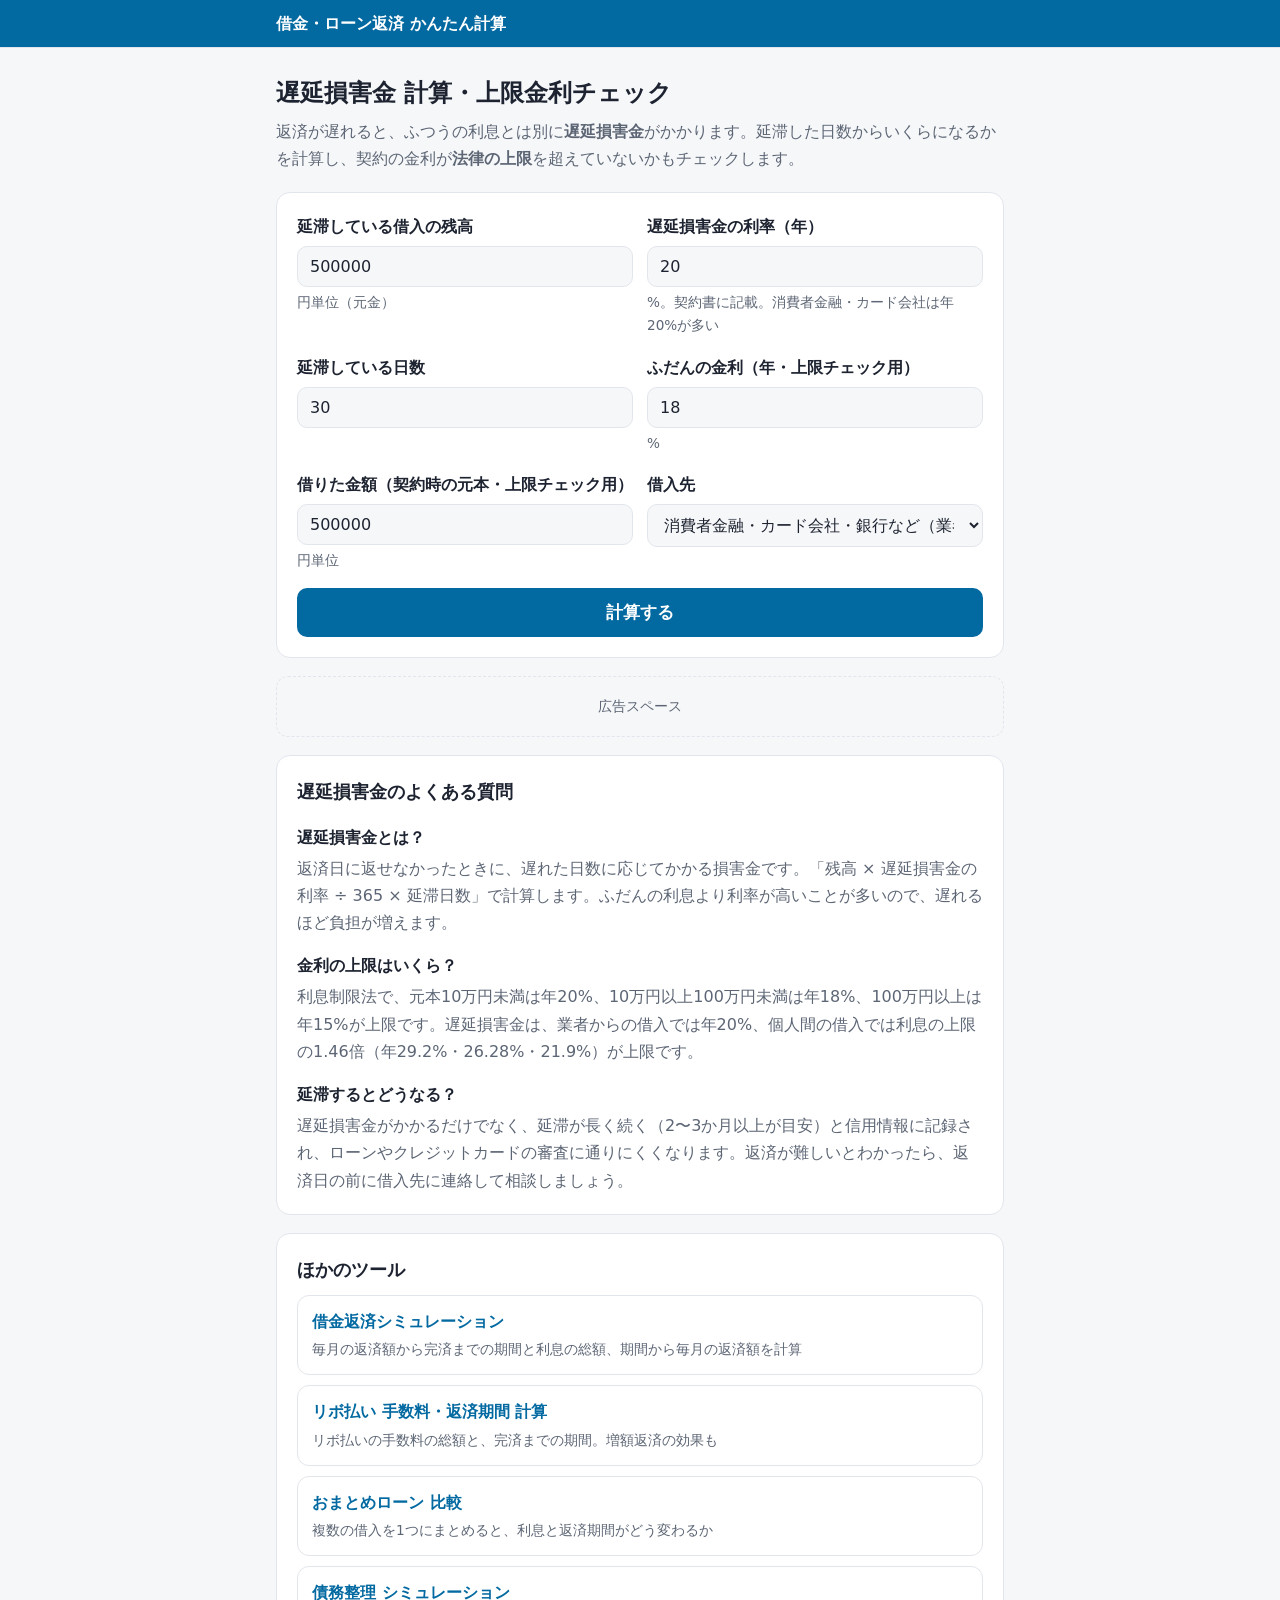
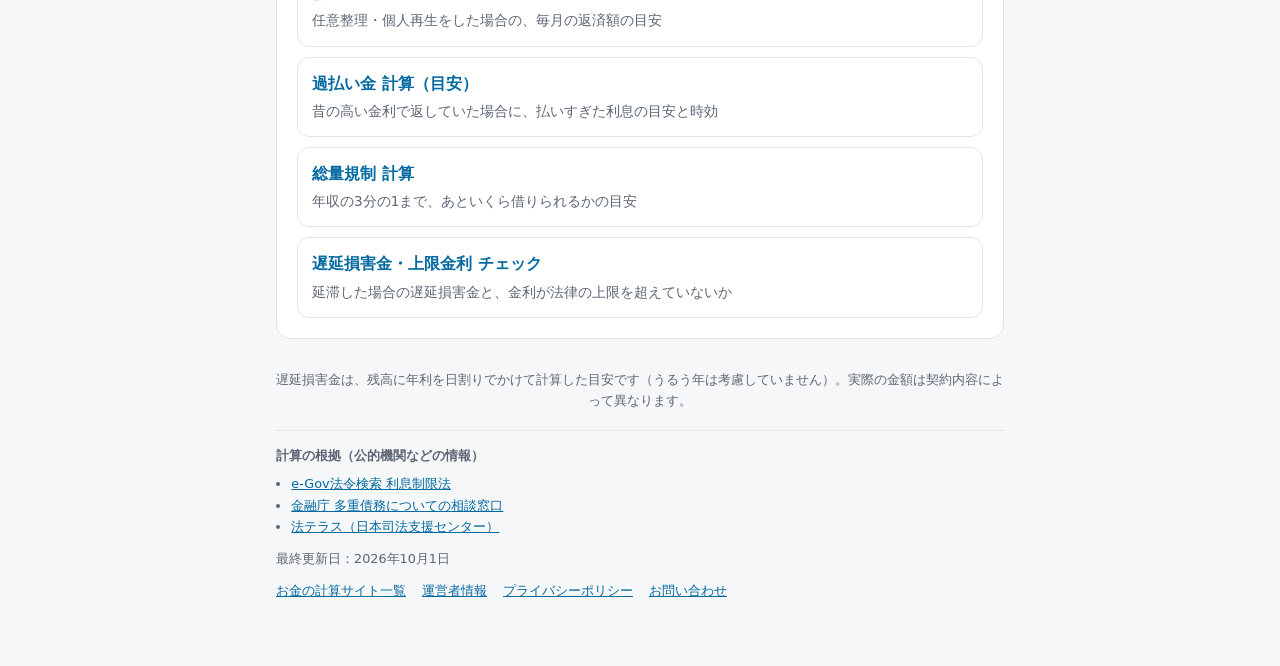
==== entai/index.html @ 3d6d11a2 "運営者情報・プライバシーポリシー・お問い合わせ・サイト一覧へのリンク、計算の根拠、最終更新日、OGP、アイコンを追加 Co-Authored-By: Claude Opus 5.5 <noreply@" ====
<!doctype html>
<html lang="ja">
<head>
<meta charset="utf-8">
<meta name="viewport" content="width=device-width, initial-scale=1">
<title>遅延損害金 計算・上限金利チェック｜延滞するといくら？金利は利息制限法の上限を超えていない？</title>
<meta name="description" content="借入残高・遅延損害金の利率・延滞日数を入れるだけで、返済が遅れた場合の遅延損害金を計算。借入額と金利から、利息制限法の上限金利（20%・18%・15%）と遅延損害金の上限を超えていないかもチェックできる無料ツールです。">
<link rel="canonical" href="https://harryquad.github.io/shakkin/entai/">
<!--sw-head-->
<meta property="og:type" content="website">
<meta property="og:site_name" content="借金・ローン返済 かんたん計算">
<meta property="og:title" content="遅延損害金 計算・上限金利チェック｜延滞するといくら？金利は利息制限法の上限を超えていない？">
<meta property="og:description" content="借入残高・遅延損害金の利率・延滞日数を入れるだけで、返済が遅れた場合の遅延損害金を計算。借入額と金利から、利息制限法の上限金利（20%・18%・15%）と遅延損害金の上限を超えていないかもチェックできる無料ツールです。">
<meta property="og:url" content="https://harryquad.github.io/shakkin/entai/">
<meta property="og:locale" content="ja_JP">
<meta name="twitter:card" content="summary">
<link rel="icon" href="/favicon.ico" sizes="48x48">
<link rel="icon" href="/favicon.svg" type="image/svg+xml">
<!--/sw-head-->
<link rel="stylesheet" href="../assets/style.css">
</head>
<body>
<header class="site-header"><div><a href="/shakkin/">借金・ローン返済 かんたん計算</a></div></header>
<div class="wrap">
  <h1>遅延損害金 計算・上限金利チェック</h1>
  <p class="lead">返済が遅れると、ふつうの利息とは別に<strong>遅延損害金</strong>がかかります。延滞した日数からいくらになるかを計算し、契約の金利が<strong>法律の上限</strong>を超えていないかもチェックします。</p>

  <div class="card">
    <div class="row">
      <div class="field"><label for="bal">延滞している借入の残高</label><input type="number" id="bal" min="0" value="500000"><div class="hint">円単位（元金）</div></div>
      <div class="field"><label for="late">遅延損害金の利率（年）</label><input type="number" id="late" min="0" max="40" step="0.1" value="20"><div class="hint">%。契約書に記載。消費者金融・カード会社は年20%が多い</div></div>
    </div>
    <div class="row">
      <div class="field"><label for="days">延滞している日数</label><input type="number" id="days" min="0" max="3650" value="30"></div>
      <div class="field"><label for="rate">ふだんの金利（年・上限チェック用）</label><input type="number" id="rate" min="0" max="40" step="0.1" value="18"><div class="hint">%</div></div>
    </div>
    <div class="row">
      <div class="field"><label for="amount">借りた金額（契約時の元本・上限チェック用）</label><input type="number" id="amount" min="0" value="500000"><div class="hint">円単位</div></div>
      <div class="field"><label for="lender">借入先</label>
        <select id="lender"><option value="biz">消費者金融・カード会社・銀行など（業者）</option><option value="person">個人間の貸し借り</option></select></div>
    </div>
    <button id="calc">計算する</button>
  </div>

  <div class="card" id="result" hidden></div>

  <div class="ad">広告スペース</div>

  <div class="card faq">
    <h2>遅延損害金のよくある質問</h2>
    <h3>遅延損害金とは？</h3>
    <p>返済日に返せなかったときに、遅れた日数に応じてかかる損害金です。「残高 × 遅延損害金の利率 ÷ 365 × 延滞日数」で計算します。ふだんの利息より利率が高いことが多いので、遅れるほど負担が増えます。</p>
    <h3>金利の上限はいくら？</h3>
    <p>利息制限法で、元本10万円未満は年20%、10万円以上100万円未満は年18%、100万円以上は年15%が上限です。遅延損害金は、業者からの借入では年20%、個人間の借入では利息の上限の1.46倍（年29.2%・26.28%・21.9%）が上限です。</p>
    <h3>延滞するとどうなる？</h3>
    <p>遅延損害金がかかるだけでなく、延滞が長く続く（2〜3か月以上が目安）と信用情報に記録され、ローンやクレジットカードの審査に通りにくくなります。返済が難しいとわかったら、返済日の前に借入先に連絡して相談しましょう。</p>
  </div>

  <div class="card" id="related"></div>

  <footer>遅延損害金は、残高に年利を日割りでかけて計算した目安です（うるう年は考慮していません）。実際の金額は契約内容によって異なります。</footer>
<!--sw-foot-->
<div style="font-size:.8rem;color:var(--muted);margin-top:18px;border-top:1px solid var(--line);padding-top:14px"><p style="margin:0 0 6px;font-weight:600">計算の根拠（公的機関などの情報）</p><ul style="margin:0 0 10px;padding-left:1.2em"><li><a href="https://laws.e-gov.go.jp/law/329AC0000000100" target="_blank" rel="noopener">e-Gov法令検索 利息制限法</a></li><li><a href="https://www.fsa.go.jp/soudan/" target="_blank" rel="noopener">金融庁 多重債務についての相談窓口</a></li><li><a href="https://www.houterasu.or.jp/" target="_blank" rel="noopener">法テラス（日本司法支援センター）</a></li></ul><p style="margin:0 0 10px">最終更新日：2026年10月1日</p><nav style="display:flex;flex-wrap:wrap;gap:6px 16px"><a href="/sites/">お金の計算サイト一覧</a><a href="/about/">運営者情報</a><a href="/privacy/">プライバシーポリシー</a><a href="/contact/">お問い合わせ</a></nav></div>
<!--/sw-foot-->
</div>

<script src="../assets/site.js"></script>
<script>
const $ = id => document.getElementById(id);
function calc() {
  const out = $("result");
  out.hidden = false;
  const bal = num("bal"), late = num("late") / 100, days = Math.floor(num("days"));
  const rate = num("rate") / 100, amount = num("amount"), biz = $("lender").value === "biz";
  if (!bal) { out.innerHTML = '<p class="err">残高を入力してください。</p>'; return; }
  const fee = Math.floor(bal * late * days / 365);
  const legal = legalRate(amount || bal);
  const lateCap = biz ? 0.2 : legal * 1.46;
  const rateOver = rate > legal, lateOver = late > lateCap + 1e-9;
  out.innerHTML = `
    <div class="big">
      <div class="stat warn"><div class="k">遅延損害金（${days}日分）</div><div class="v">${yen(fee)}</div></div>
      <div class="stat"><div class="k">1日あたり</div><div class="v">${yen(bal * late / 365)}</div></div>
      <div class="stat ${rateOver || lateOver ? "warn" : "good"}"><div class="k">金利の上限チェック</div><div class="v">${rateOver || lateOver ? "上限超え" : "上限以内"}</div></div>
    </div>
    <table class="info">
      <tr><td>計算式</td><td class="num">${yen(bal)} × ${(late * 100).toFixed(1)}% ÷ 365 × ${days}日</td></tr>
      <tr><td>ふだんの金利の上限（元本${amount ? yen(amount) : yen(bal)}）</td><td class="num">年${(legal * 100).toFixed(0)}%（あなたの契約：年${(rate * 100).toFixed(1)}%）${rateOver ? " ⚠" : ""}</td></tr>
      <tr><td>遅延損害金の上限</td><td class="num">年${(lateCap * 100).toFixed(2).replace(/\.00$/, "")}%（あなたの契約：年${(late * 100).toFixed(1)}%）${lateOver ? " ⚠" : ""}</td></tr>
    </table>
    ${rateOver || lateOver ? '<p class="note"><strong>契約の金利が法律の上限を超えています。</strong>上限を超える部分の利息は無効で、払いすぎた分は取り戻せる可能性があります。弁護士・司法書士に相談しましょう。</p>' : ""}
    <p class="note">返済が遅れそうなときは、まず借入先に連絡しましょう。返済額の見直しに応じてもらえることもあります。複数の借入の返済が重なっているなら → <a href="/shakkin/saimu/">債務整理 シミュレーション</a></p>
    ${HELP}`;
  out.scrollIntoView({ behavior: "smooth", block: "start" });
}
$("calc").addEventListener("click", calc);
</script>
</body>
</html>
---- assets/style.css ----
:root{
  --bg:#f6f7f9;--card:#fff;--text:#1d2330;--muted:#5d6675;--line:#e2e6ec;
  --accent:#0369a1;--accent-soft:#e6f3fb;--on-accent:#fff;--good:#16a34a;--good-soft:#dcfce7;
  --warn:#ea580c;--warn-soft:#ffedd5;--off:#9aa3b2;--err:#dc2626;
}
@media (prefers-color-scheme: dark){
  :root{
    --bg:#0f1218;--card:#181c24;--text:#e7eaf0;--muted:#9aa3b2;--line:#2a303c;
    --accent:#7dd3fc;--accent-soft:#13283a;--on-accent:#06202f;--good:#4ade80;--good-soft:#12301f;
    --warn:#fb923c;--warn-soft:#3a2413;--off:#5d6675;--err:#f87171;
  }
}
*{box-sizing:border-box}
body{margin:0;background:var(--bg);color:var(--text);font-family:system-ui,-apple-system,"Hiragino Sans","Yu Gothic UI",sans-serif;line-height:1.7}
a{color:var(--accent)}
.site-header{background:var(--accent);border-bottom:1px solid var(--line)}
.site-header div{max-width:760px;margin:0 auto;padding:10px 16px}
.site-header a{font-weight:700;text-decoration:none;color:var(--on-accent)}
.wrap{max-width:760px;margin:0 auto;padding:24px 16px 64px}
h1{font-size:1.5rem;margin:.2em 0 .3em;line-height:1.4}
h2{font-size:1.15rem;margin:0 0 10px}
.lead{color:var(--muted);margin:0 0 20px}
.card{background:var(--card);border:1px solid var(--line);border-radius:14px;padding:20px;margin-bottom:18px}
label{display:block;font-weight:600;margin-bottom:6px}
.field{margin-bottom:16px}
input[type=date],input[type=number],input[type=text],select,textarea{width:100%;padding:10px 12px;font-size:1rem;border:1px solid var(--line);border-radius:10px;background:var(--bg);color:var(--text);font-family:inherit}
.row{display:grid;grid-template-columns:1fr 1fr;gap:14px}
@media (max-width:520px){.row{grid-template-columns:1fr}}
.checks{display:flex;flex-wrap:wrap;gap:8px 18px}
.checks label{font-weight:400;display:flex;align-items:center;gap:6px;margin:0}
.hint{font-size:.85rem;color:var(--muted);margin-top:4px}
button{width:100%;padding:13px;font-size:1.05rem;font-weight:700;border:0;border-radius:10px;background:var(--accent);color:var(--on-accent);cursor:pointer;font-family:inherit}
button:hover{filter:brightness(1.08)}
button.sub{background:var(--accent-soft);color:var(--accent)}
.big{display:grid;grid-template-columns:repeat(3,1fr);gap:10px;margin-bottom:14px}
@media (max-width:520px){.big{grid-template-columns:1fr}}
.stat{border-radius:12px;padding:14px;background:var(--bg)}
.stat .k{font-size:.8rem;color:var(--muted)}
.stat .v{font-size:1.25rem;font-weight:700}
.stat.warn .v{color:var(--warn)} .stat.good .v{color:var(--good)}
.err{color:var(--err);font-weight:600}
table.info{width:100%;border-collapse:collapse;font-size:.95rem}
table.info td,table.info th{padding:8px 4px;border-bottom:1px solid var(--line);vertical-align:top;text-align:left}
table.info th{color:var(--muted);font-weight:500;font-size:.85rem}
table.info td:first-child{color:var(--muted)}
table.info td.num,table.info th.num{text-align:right;font-variant-numeric:tabular-nums}
.note{font-size:.85rem;color:var(--muted);background:var(--bg);border-radius:10px;padding:10px 12px;margin-top:12px}
.ad{border:1px dashed var(--line);border-radius:12px;padding:18px;text-align:center;color:var(--muted);font-size:.85rem;margin-bottom:18px}
.faq h3{font-size:1rem;margin:16px 0 4px}
.faq p{margin:0;color:var(--muted)}
.tools{list-style:none;margin:0;padding:0;display:grid;gap:10px}
.tools a{display:block;padding:12px 14px;border:1px solid var(--line);border-radius:12px;text-decoration:none;color:var(--text);background:var(--card)}
.tools a:hover{border-color:var(--accent)}
.tools b{display:block;color:var(--accent)}
.tools span{font-size:.85rem;color:var(--muted)}
footer{font-size:.8rem;color:var(--muted);text-align:center;margin-top:30px}
.verdict{font-size:1.2rem;font-weight:700;margin:0 0 10px}
.verdict.ok{color:var(--good)} .verdict.ng{color:var(--warn)}
.q{padding:12px 0;border-bottom:1px solid var(--line)}
.q .t{font-weight:600;margin-bottom:6px}
.it{display:grid;grid-template-columns:1.3fr 1fr 1fr 1fr 36px;gap:8px;align-items:end;padding:8px 0;border-bottom:1px solid var(--line)}
.it label{font-size:.78rem;font-weight:500;color:var(--muted);margin-bottom:2px}
.it input,.it select{padding:8px}
.it .rm{width:auto;padding:6px 10px;font-size:.8rem;font-weight:500;background:var(--bg);color:var(--muted);border:1px solid var(--line)}
@media (max-width:560px){.it{grid-template-columns:1fr 1fr}.it .nm{grid-column:1/3}}
.btns{display:grid;grid-template-columns:1fr 1fr;gap:10px;margin-top:12px}
tr.best td{background:var(--good-soft);font-weight:700}
.chart svg{width:100%;height:auto;display:block}
.chart .axis{stroke:var(--line)}.chart .lbl{fill:var(--muted);font-size:11px}
.chart .a1{fill:var(--accent);opacity:.35}.chart .a2{fill:var(--good);opacity:.55}
.legend{display:flex;gap:16px;font-size:.8rem;color:var(--muted);margin-top:6px;flex-wrap:wrap}
.legend span::before{content:"";display:inline-block;width:12px;height:12px;border-radius:3px;margin-right:5px;vertical-align:-1px}
.legend .l1::before{background:var(--accent);opacity:.35}.legend .l2::before{background:var(--good);opacity:.55}
.help{border:1px solid var(--line);border-left:4px solid var(--accent);border-radius:10px;padding:12px 14px;margin-top:14px;font-size:.92rem}
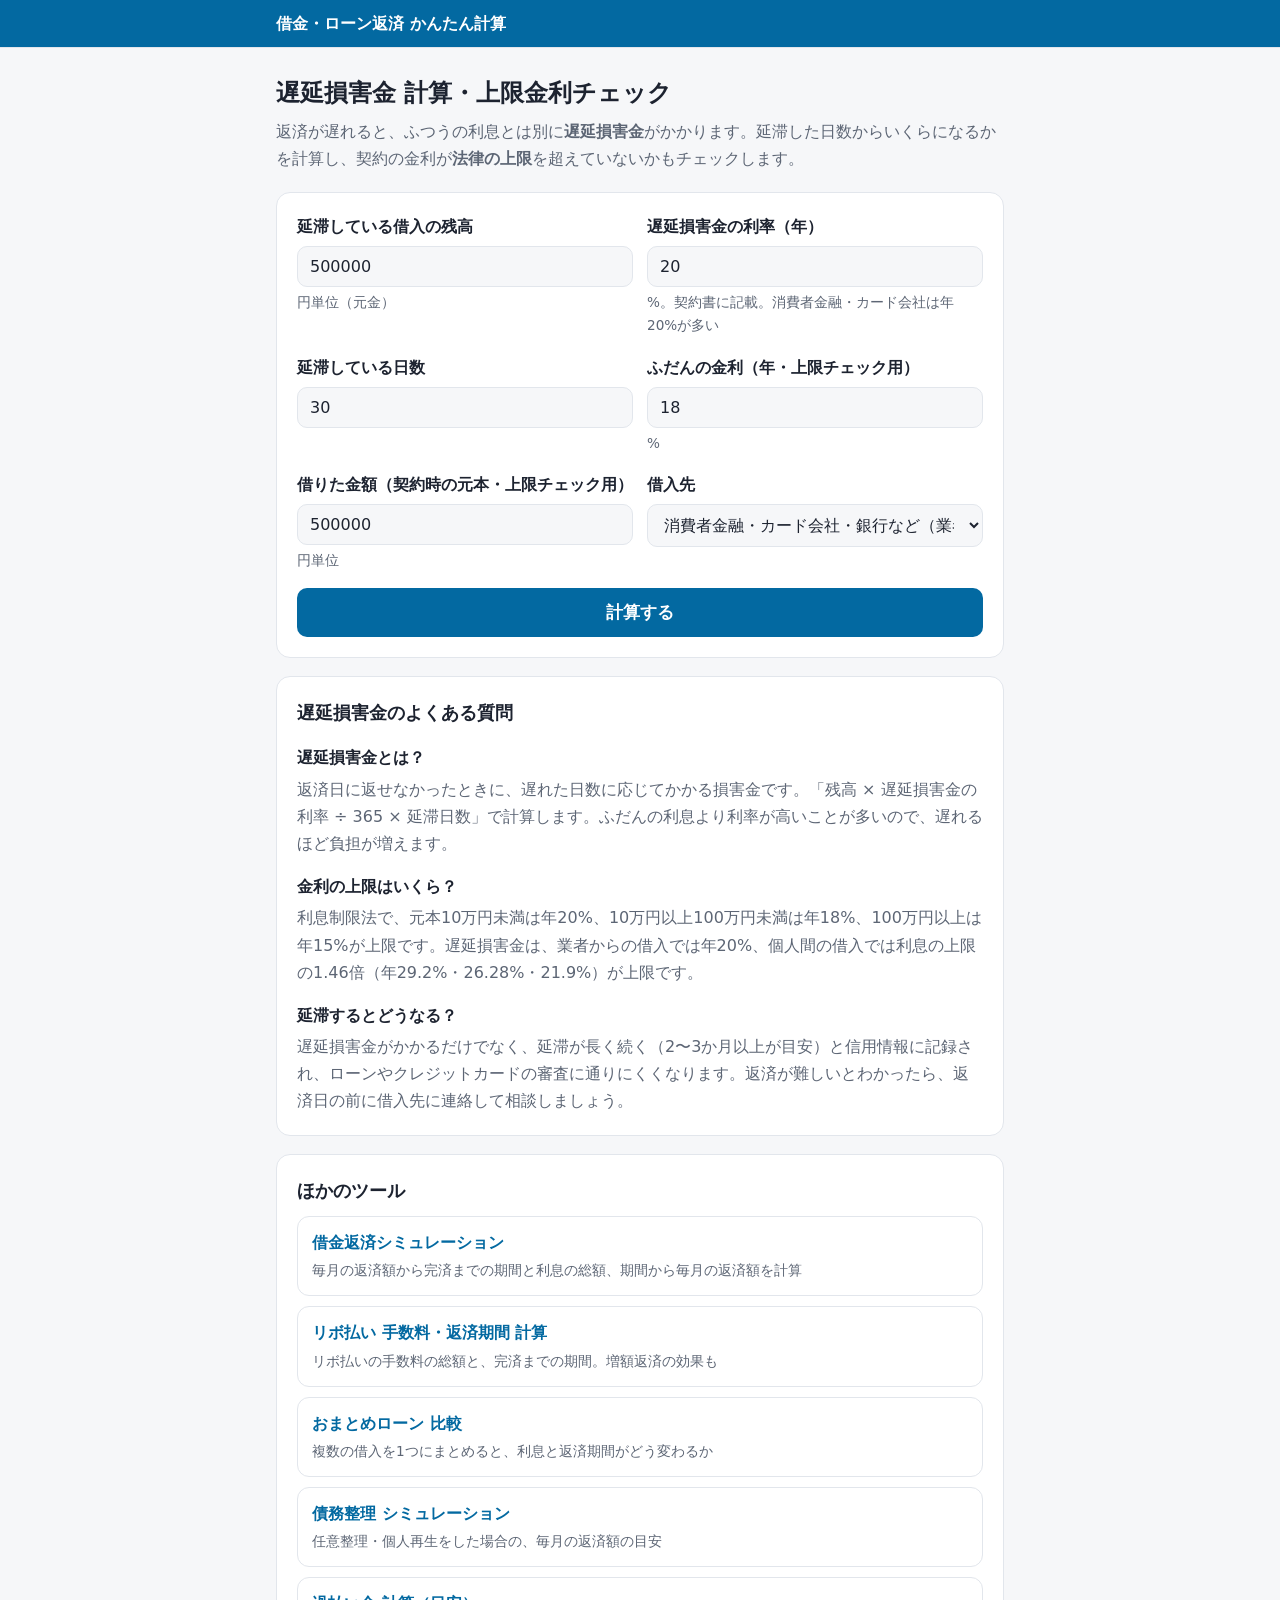
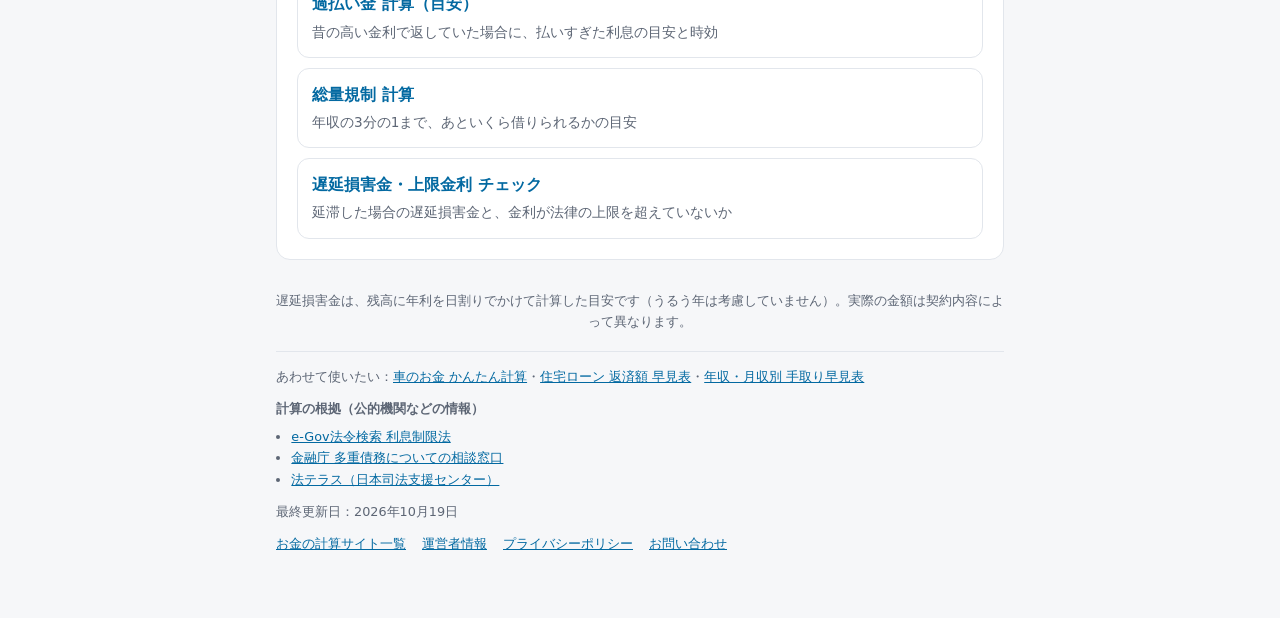
==== commit b2299998: "空の広告枠を非表示にし、関連サイトへのリンクを追加 Co-Authored-By: Claude Opus 5.5 <noreply@anthropic.com>" ====
--- a/entai/index.html
+++ b/entai/index.html
@@ -60,7 +60,7 @@
 
   <footer>遅延損害金は、残高に年利を日割りでかけて計算した目安です（うるう年は考慮していません）。実際の金額は契約内容によって異なります。</footer>
 <!--sw-foot-->
-<div style="font-size:.8rem;color:var(--muted);margin-top:18px;border-top:1px solid var(--line);padding-top:14px"><p style="margin:0 0 6px;font-weight:600">計算の根拠（公的機関などの情報）</p><ul style="margin:0 0 10px;padding-left:1.2em"><li><a href="https://laws.e-gov.go.jp/law/329AC0000000100" target="_blank" rel="noopener">e-Gov法令検索 利息制限法</a></li><li><a href="https://www.fsa.go.jp/soudan/" target="_blank" rel="noopener">金融庁 多重債務についての相談窓口</a></li><li><a href="https://www.houterasu.or.jp/" target="_blank" rel="noopener">法テラス（日本司法支援センター）</a></li></ul><p style="margin:0 0 10px">最終更新日：2026年10月1日</p><nav style="display:flex;flex-wrap:wrap;gap:6px 16px"><a href="/sites/">お金の計算サイト一覧</a><a href="/about/">運営者情報</a><a href="/privacy/">プライバシーポリシー</a><a href="/contact/">お問い合わせ</a></nav></div>
+<div style="font-size:.8rem;color:var(--muted);margin-top:18px;border-top:1px solid var(--line);padding-top:14px"><p style="margin:0 0 10px">あわせて使いたい：<a href="/kuruma/">車のお金 かんたん計算</a>・<a href="/hensai/">住宅ローン 返済額 早見表</a>・<a href="/nenshu/">年収・月収別 手取り早見表</a></p><p style="margin:0 0 6px;font-weight:600">計算の根拠（公的機関などの情報）</p><ul style="margin:0 0 10px;padding-left:1.2em"><li><a href="https://laws.e-gov.go.jp/law/329AC0000000100" target="_blank" rel="noopener">e-Gov法令検索 利息制限法</a></li><li><a href="https://www.fsa.go.jp/soudan/" target="_blank" rel="noopener">金融庁 多重債務についての相談窓口</a></li><li><a href="https://www.houterasu.or.jp/" target="_blank" rel="noopener">法テラス（日本司法支援センター）</a></li></ul><p style="margin:0 0 10px">最終更新日：2026年10月19日</p><nav style="display:flex;flex-wrap:wrap;gap:6px 16px"><a href="/sites/">お金の計算サイト一覧</a><a href="/about/">運営者情報</a><a href="/privacy/">プライバシーポリシー</a><a href="/contact/">お問い合わせ</a></nav></div>
 <!--/sw-foot-->
 </div>
 
--- a/assets/style.css
+++ b/assets/style.css
@@ -45,7 +45,8 @@
 table.info td:first-child{color:var(--muted)}
 table.info td.num,table.info th.num{text-align:right;font-variant-numeric:tabular-nums}
 .note{font-size:.85rem;color:var(--muted);background:var(--bg);border-radius:10px;padding:10px 12px;margin-top:12px}
-.ad{border:1px dashed var(--line);border-radius:12px;padding:18px;text-align:center;color:var(--muted);font-size:.85rem;margin-bottom:18px}
+.ad{display:none}
+.ad.on{display:block;border:1px solid var(--line);border-radius:12px;padding:14px;margin-bottom:18px;background:var(--card)}
 .faq h3{font-size:1rem;margin:16px 0 4px}
 .faq p{margin:0;color:var(--muted)}
 .tools{list-style:none;margin:0;padding:0;display:grid;gap:10px}
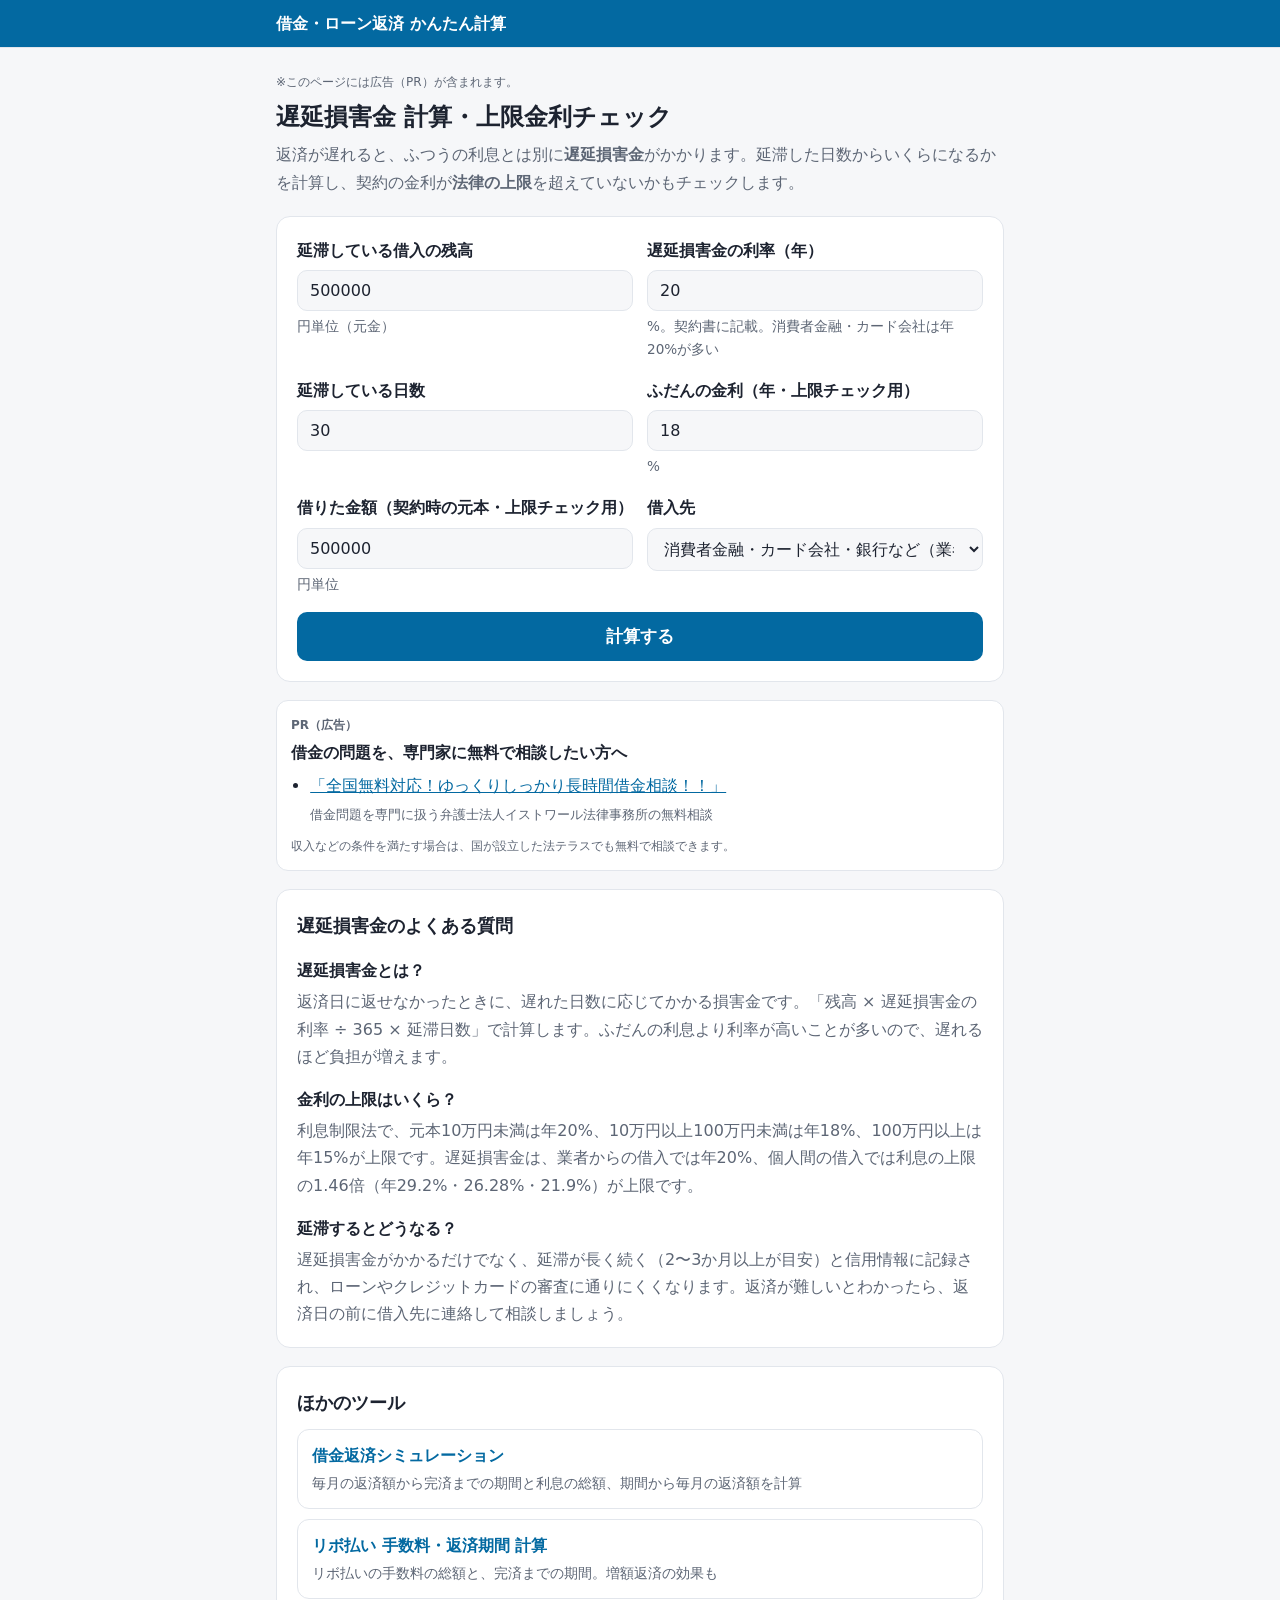
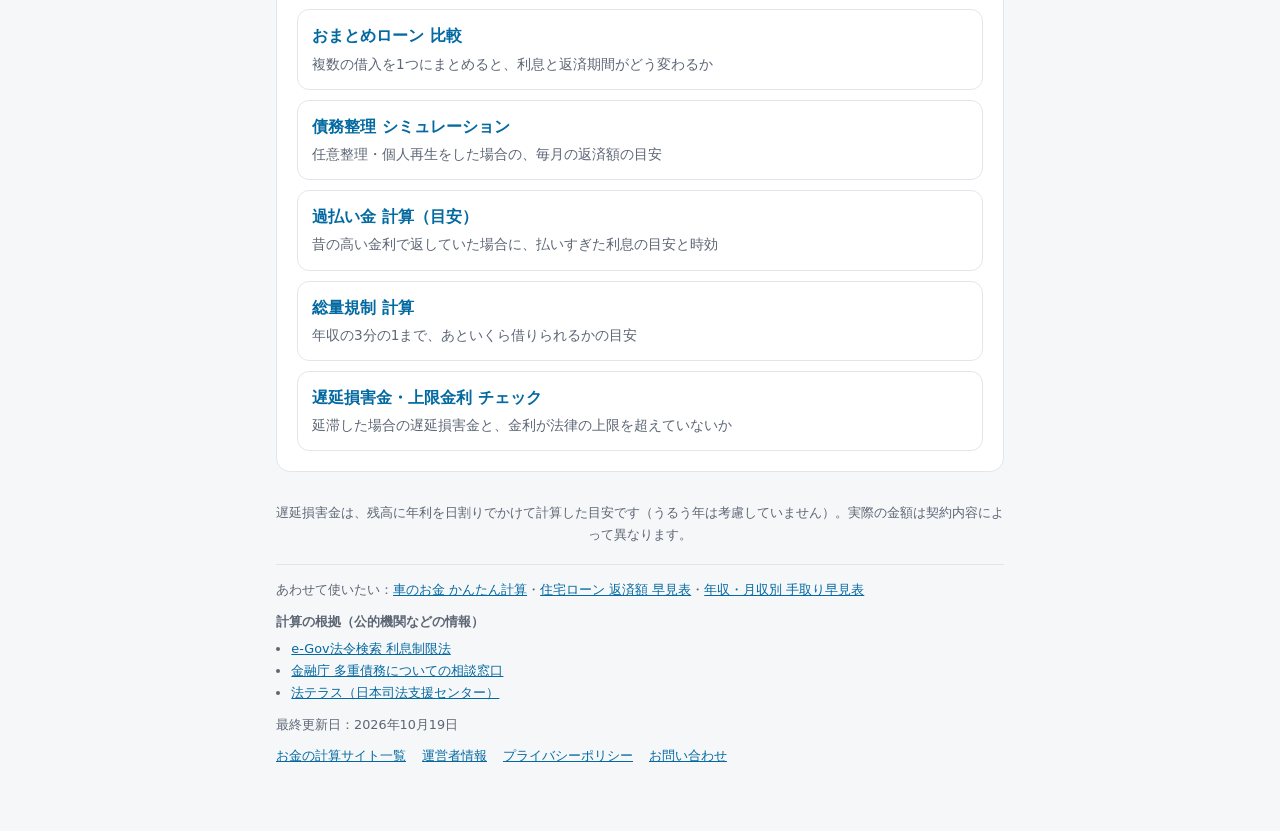
==== commit 67743e79: "提携済みの広告（PR表示つき）を掲載 Co-Authored-By: Claude Opus 5.5 <noreply@anthropic.com>" ====
--- a/entai/index.html
+++ b/entai/index.html
@@ -5,13 +5,13 @@
 <meta name="viewport" content="width=device-width, initial-scale=1">
 <title>遅延損害金 計算・上限金利チェック｜延滞するといくら？金利は利息制限法の上限を超えていない？</title>
 <meta name="description" content="借入残高・遅延損害金の利率・延滞日数を入れるだけで、返済が遅れた場合の遅延損害金を計算。借入額と金利から、利息制限法の上限金利（20%・18%・15%）と遅延損害金の上限を超えていないかもチェックできる無料ツールです。">
-<link rel="canonical" href="https://harryquad.github.io/shakkin/entai/">
+<link rel="canonical" href="https://okanenokeisan.com/shakkin/entai/">
 <!--sw-head-->
 <meta property="og:type" content="website">
 <meta property="og:site_name" content="借金・ローン返済 かんたん計算">
 <meta property="og:title" content="遅延損害金 計算・上限金利チェック｜延滞するといくら？金利は利息制限法の上限を超えていない？">
 <meta property="og:description" content="借入残高・遅延損害金の利率・延滞日数を入れるだけで、返済が遅れた場合の遅延損害金を計算。借入額と金利から、利息制限法の上限金利（20%・18%・15%）と遅延損害金の上限を超えていないかもチェックできる無料ツールです。">
-<meta property="og:url" content="https://harryquad.github.io/shakkin/entai/">
+<meta property="og:url" content="https://okanenokeisan.com/shakkin/entai/">
 <meta property="og:locale" content="ja_JP">
 <meta name="twitter:card" content="summary">
 <link rel="icon" href="/favicon.ico" sizes="48x48">
@@ -22,6 +22,7 @@
 <body>
 <header class="site-header"><div><a href="/shakkin/">借金・ローン返済 かんたん計算</a></div></header>
 <div class="wrap">
+<!--sw-pr--><p class="pr-note" style="font-size:.75rem;color:var(--muted);margin:0 0 8px">※このページには広告（PR）が含まれます。</p><!--/sw-pr-->
   <h1>遅延損害金 計算・上限金利チェック</h1>
   <p class="lead">返済が遅れると、ふつうの利息とは別に<strong>遅延損害金</strong>がかかります。延滞した日数からいくらになるかを計算し、契約の金利が<strong>法律の上限</strong>を超えていないかもチェックします。</p>
 
@@ -44,7 +45,7 @@
 
   <div class="card" id="result" hidden></div>
 
-  <div class="ad">広告スペース</div>
+  <!--sw-ad--><div class="ad on"><p style="margin:0 0 4px;font-size:.75rem;color:var(--muted);font-weight:700">PR（広告）</p><p style="margin:0 0 6px;font-weight:700">借金の問題を、専門家に無料で相談したい方へ</p><ul style="margin:0;padding-left:1.2em"><li style="margin:4px 0"><a href="https://px.a8.net/svt/ejp?a8mat=4BEK9C+E7FDF6+4FR4+626XU" rel="nofollow sponsored">「全国無料対応！ゆっくりしっかり長時間借金相談！！」</a><img border="0" width="1" height="1" src="https://www13.a8.net/0.gif?a8mat=4BEK9C+E7FDF6+4FR4+626XU" alt=""><br><small style="color:var(--muted)">借金問題を専門に扱う弁護士法人イストワール法律事務所の無料相談</small></li></ul><p style="margin:8px 0 0;font-size:.78rem;color:var(--muted)">収入などの条件を満たす場合は、国が設立した法テラスでも無料で相談できます。</p></div><!--/sw-ad-->
 
   <div class="card faq">
     <h2>遅延損害金のよくある質問</h2>
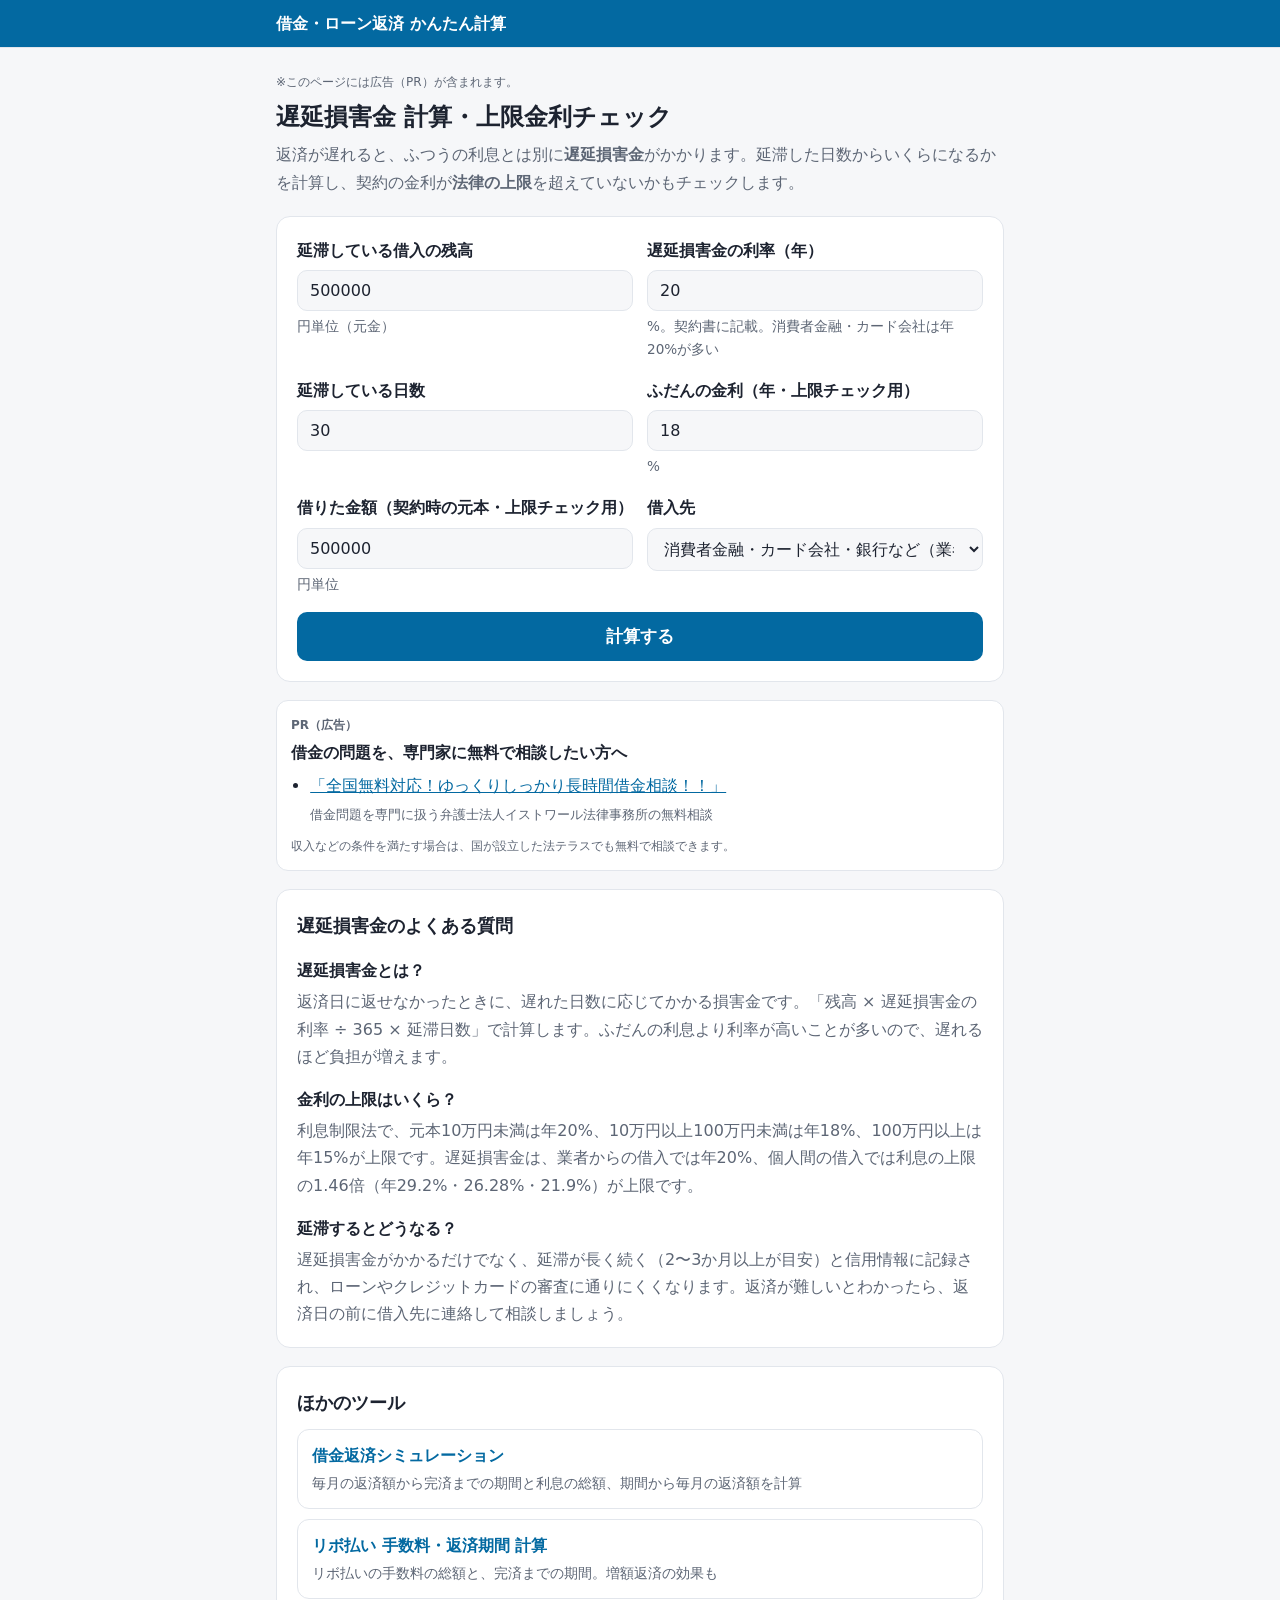
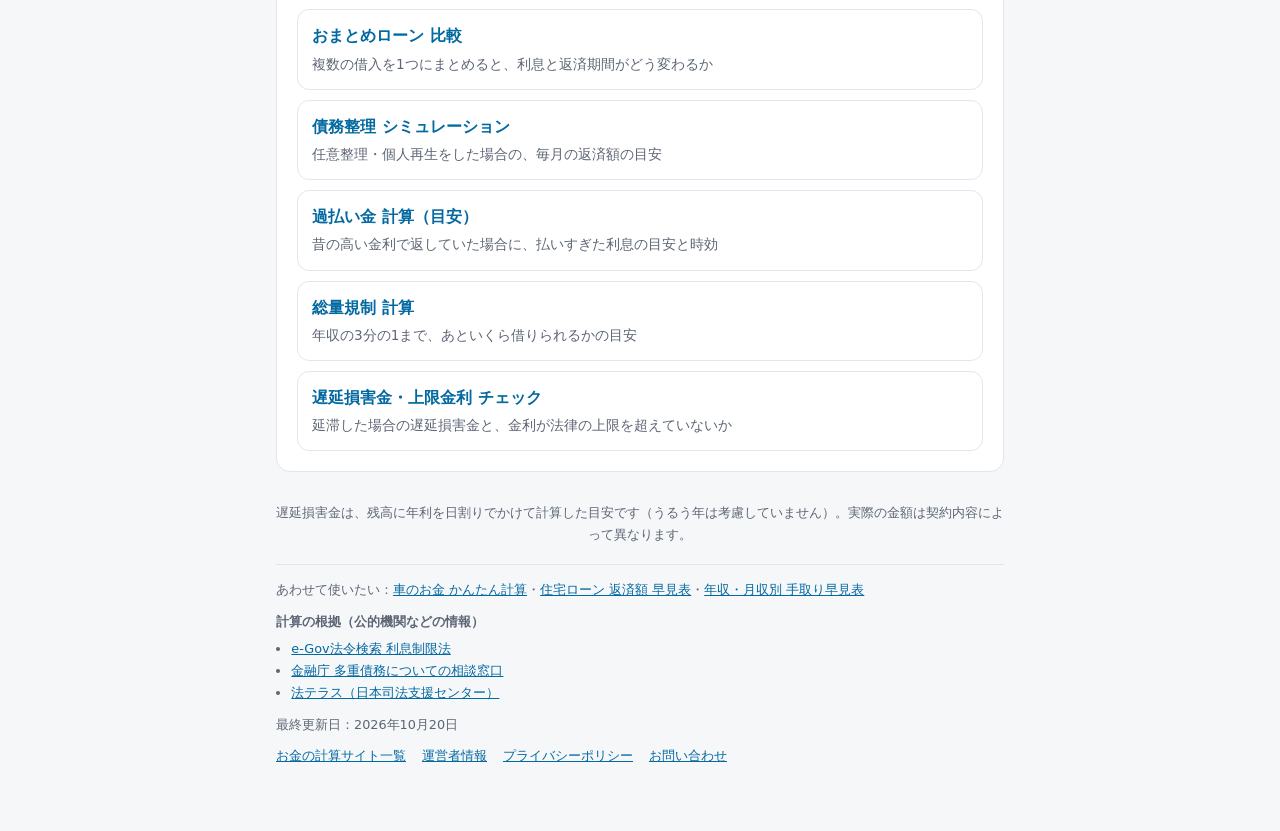
==== commit 9aed5839: "Googleアナリティクス（GA4）を導入し、プライバシーポリシーを更新 Co-Authored-By: Claude Opus 5.5 <noreply@anthropic.com>" ====
--- a/entai/index.html
+++ b/entai/index.html
@@ -16,6 +16,8 @@
 <meta name="twitter:card" content="summary">
 <link rel="icon" href="/favicon.ico" sizes="48x48">
 <link rel="icon" href="/favicon.svg" type="image/svg+xml">
+<script async src="https://www.googletagmanager.com/gtag/js?id=G-CTGWFB173X"></script>
+<script>window.dataLayer=window.dataLayer||[];function gtag(){dataLayer.push(arguments);}gtag('js',new Date());gtag('config','G-CTGWFB173X');</script>
 <!--/sw-head-->
 <link rel="stylesheet" href="../assets/style.css">
 </head>
@@ -45,7 +47,7 @@
 
   <div class="card" id="result" hidden></div>
 
-  <!--sw-ad--><div class="ad on"><p style="margin:0 0 4px;font-size:.75rem;color:var(--muted);font-weight:700">PR（広告）</p><p style="margin:0 0 6px;font-weight:700">借金の問題を、専門家に無料で相談したい方へ</p><ul style="margin:0;padding-left:1.2em"><li style="margin:4px 0"><a href="https://px.a8.net/svt/ejp?a8mat=4BEK9C+E7FDF6+4FR4+626XU" rel="nofollow sponsored">「全国無料対応！ゆっくりしっかり長時間借金相談！！」</a><img border="0" width="1" height="1" src="https://www13.a8.net/0.gif?a8mat=4BEK9C+E7FDF6+4FR4+626XU" alt=""><br><small style="color:var(--muted)">借金問題を専門に扱う弁護士法人イストワール法律事務所の無料相談</small></li></ul><p style="margin:8px 0 0;font-size:.78rem;color:var(--muted)">収入などの条件を満たす場合は、国が設立した法テラスでも無料で相談できます。</p></div><!--/sw-ad-->
+  <!--sw-ad--><div class="ad on"><p style="margin:0 0 4px;font-size:.75rem;color:var(--muted);font-weight:700">PR（広告）</p><p style="margin:0 0 6px;font-weight:700">借金の問題を、専門家に無料で相談したい方へ</p><ul style="margin:0;padding-left:1.2em"><li style="margin:4px 0"><a href="https://px.a8.net/svt/ejp?a8mat=4BEK9C+E7FDF6+4FR4+626XU&id1=shakkin&id2=entai" rel="nofollow sponsored">「全国無料対応！ゆっくりしっかり長時間借金相談！！」</a><img border="0" width="1" height="1" src="https://www13.a8.net/0.gif?a8mat=4BEK9C+E7FDF6+4FR4+626XU" alt=""><br><small style="color:var(--muted)">借金問題を専門に扱う弁護士法人イストワール法律事務所の無料相談</small></li></ul><p style="margin:8px 0 0;font-size:.78rem;color:var(--muted)">収入などの条件を満たす場合は、国が設立した法テラスでも無料で相談できます。</p></div><!--/sw-ad-->
 
   <div class="card faq">
     <h2>遅延損害金のよくある質問</h2>
@@ -61,7 +63,7 @@
 
   <footer>遅延損害金は、残高に年利を日割りでかけて計算した目安です（うるう年は考慮していません）。実際の金額は契約内容によって異なります。</footer>
 <!--sw-foot-->
-<div style="font-size:.8rem;color:var(--muted);margin-top:18px;border-top:1px solid var(--line);padding-top:14px"><p style="margin:0 0 10px">あわせて使いたい：<a href="/kuruma/">車のお金 かんたん計算</a>・<a href="/hensai/">住宅ローン 返済額 早見表</a>・<a href="/nenshu/">年収・月収別 手取り早見表</a></p><p style="margin:0 0 6px;font-weight:600">計算の根拠（公的機関などの情報）</p><ul style="margin:0 0 10px;padding-left:1.2em"><li><a href="https://laws.e-gov.go.jp/law/329AC0000000100" target="_blank" rel="noopener">e-Gov法令検索 利息制限法</a></li><li><a href="https://www.fsa.go.jp/soudan/" target="_blank" rel="noopener">金融庁 多重債務についての相談窓口</a></li><li><a href="https://www.houterasu.or.jp/" target="_blank" rel="noopener">法テラス（日本司法支援センター）</a></li></ul><p style="margin:0 0 10px">最終更新日：2026年10月19日</p><nav style="display:flex;flex-wrap:wrap;gap:6px 16px"><a href="/sites/">お金の計算サイト一覧</a><a href="/about/">運営者情報</a><a href="/privacy/">プライバシーポリシー</a><a href="/contact/">お問い合わせ</a></nav></div>
+<div style="font-size:.8rem;color:var(--muted);margin-top:18px;border-top:1px solid var(--line);padding-top:14px"><p style="margin:0 0 10px">あわせて使いたい：<a href="/kuruma/">車のお金 かんたん計算</a>・<a href="/hensai/">住宅ローン 返済額 早見表</a>・<a href="/nenshu/">年収・月収別 手取り早見表</a></p><p style="margin:0 0 6px;font-weight:600">計算の根拠（公的機関などの情報）</p><ul style="margin:0 0 10px;padding-left:1.2em"><li><a href="https://laws.e-gov.go.jp/law/329AC0000000100" target="_blank" rel="noopener">e-Gov法令検索 利息制限法</a></li><li><a href="https://www.fsa.go.jp/soudan/" target="_blank" rel="noopener">金融庁 多重債務についての相談窓口</a></li><li><a href="https://www.houterasu.or.jp/" target="_blank" rel="noopener">法テラス（日本司法支援センター）</a></li></ul><p style="margin:0 0 10px">最終更新日：2026年10月20日</p><nav style="display:flex;flex-wrap:wrap;gap:6px 16px"><a href="/sites/">お金の計算サイト一覧</a><a href="/about/">運営者情報</a><a href="/privacy/">プライバシーポリシー</a><a href="/contact/">お問い合わせ</a></nav></div>
 <!--/sw-foot-->
 </div>
 
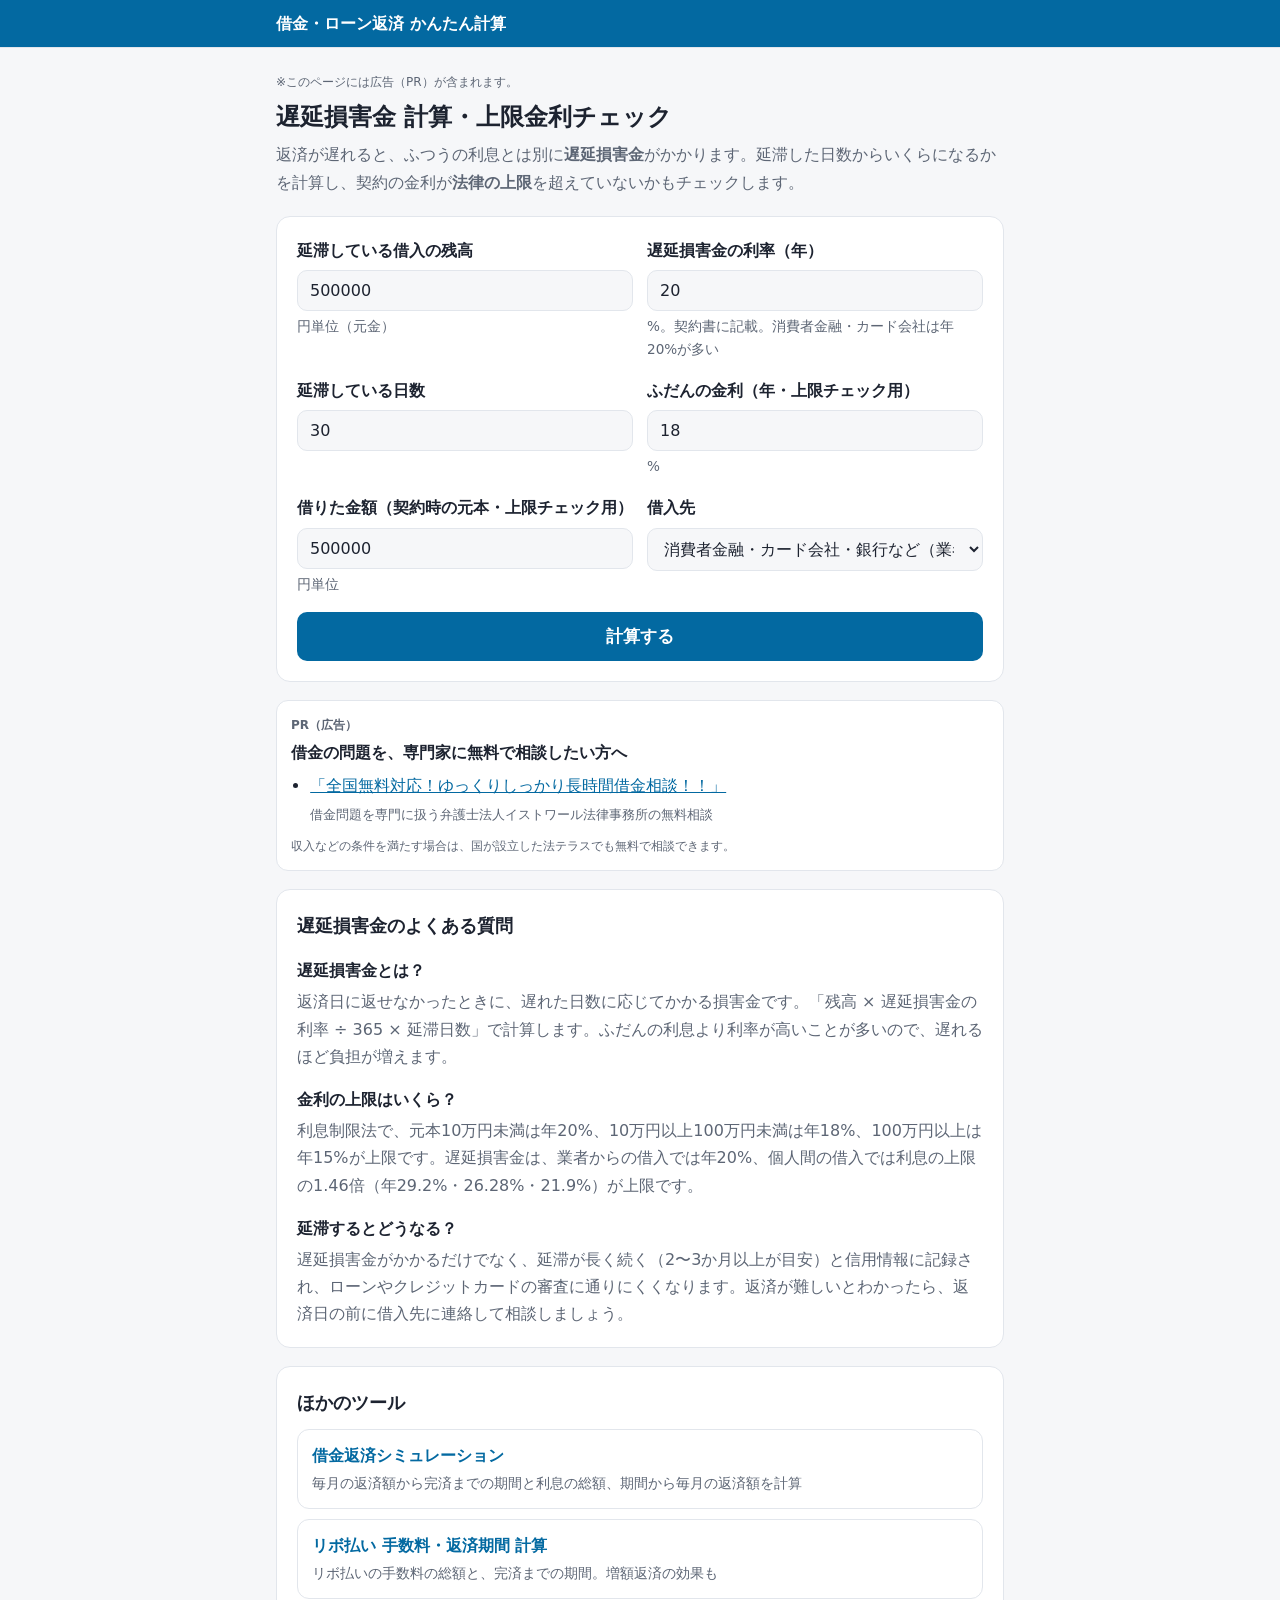
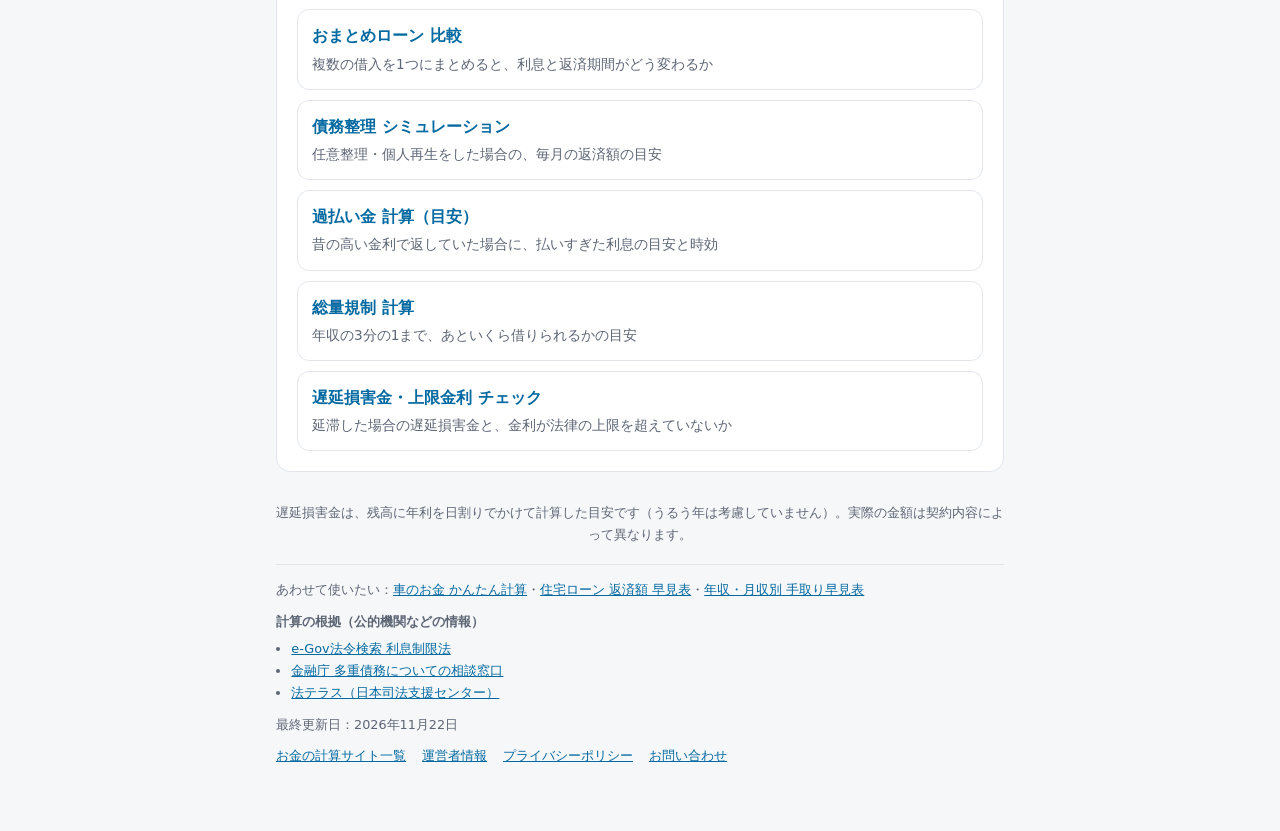
==== commit f06d664e: "最終更新日を反映 Co-Authored-By: Claude Opus 5.5 <noreply@anthropic.com>" ====
--- a/entai/index.html
+++ b/entai/index.html
@@ -17,7 +17,7 @@
 <link rel="icon" href="/favicon.ico" sizes="48x48">
 <link rel="icon" href="/favicon.svg" type="image/svg+xml">
 <script async src="https://www.googletagmanager.com/gtag/js?id=G-CTGWFB173X"></script>
-<script>window.dataLayer=window.dataLayer||[];function gtag(){dataLayer.push(arguments);}gtag('js',new Date());gtag('config','G-CTGWFB173X');</script>
+<script>window.dataLayer=window.dataLayer||[];function gtag(){dataLayer.push(arguments);}gtag('js',new Date());gtag('config','G-CTGWFB173X');document.addEventListener('click',function(e){var b=e.target.closest&&e.target.closest('button#calc,button#judge,button#make');if(b)gtag('event','tool_use',{tool_path:location.pathname,button_id:b.id});},true);</script>
 <!--/sw-head-->
 <link rel="stylesheet" href="../assets/style.css">
 </head>
@@ -63,7 +63,7 @@
 
   <footer>遅延損害金は、残高に年利を日割りでかけて計算した目安です（うるう年は考慮していません）。実際の金額は契約内容によって異なります。</footer>
 <!--sw-foot-->
-<div style="font-size:.8rem;color:var(--muted);margin-top:18px;border-top:1px solid var(--line);padding-top:14px"><p style="margin:0 0 10px">あわせて使いたい：<a href="/kuruma/">車のお金 かんたん計算</a>・<a href="/hensai/">住宅ローン 返済額 早見表</a>・<a href="/nenshu/">年収・月収別 手取り早見表</a></p><p style="margin:0 0 6px;font-weight:600">計算の根拠（公的機関などの情報）</p><ul style="margin:0 0 10px;padding-left:1.2em"><li><a href="https://laws.e-gov.go.jp/law/329AC0000000100" target="_blank" rel="noopener">e-Gov法令検索 利息制限法</a></li><li><a href="https://www.fsa.go.jp/soudan/" target="_blank" rel="noopener">金融庁 多重債務についての相談窓口</a></li><li><a href="https://www.houterasu.or.jp/" target="_blank" rel="noopener">法テラス（日本司法支援センター）</a></li></ul><p style="margin:0 0 10px">最終更新日：2026年10月20日</p><nav style="display:flex;flex-wrap:wrap;gap:6px 16px"><a href="/sites/">お金の計算サイト一覧</a><a href="/about/">運営者情報</a><a href="/privacy/">プライバシーポリシー</a><a href="/contact/">お問い合わせ</a></nav></div>
+<div style="font-size:.8rem;color:var(--muted);margin-top:18px;border-top:1px solid var(--line);padding-top:14px"><p style="margin:0 0 10px">あわせて使いたい：<a href="/kuruma/">車のお金 かんたん計算</a>・<a href="/hensai/">住宅ローン 返済額 早見表</a>・<a href="/nenshu/">年収・月収別 手取り早見表</a></p><p style="margin:0 0 6px;font-weight:600">計算の根拠（公的機関などの情報）</p><ul style="margin:0 0 10px;padding-left:1.2em"><li><a href="https://laws.e-gov.go.jp/law/329AC0000000100" target="_blank" rel="noopener">e-Gov法令検索 利息制限法</a></li><li><a href="https://www.fsa.go.jp/soudan/" target="_blank" rel="noopener">金融庁 多重債務についての相談窓口</a></li><li><a href="https://www.houterasu.or.jp/" target="_blank" rel="noopener">法テラス（日本司法支援センター）</a></li></ul><p style="margin:0 0 10px">最終更新日：2026年11月22日</p><nav style="display:flex;flex-wrap:wrap;gap:6px 16px"><a href="/sites/">お金の計算サイト一覧</a><a href="/about/">運営者情報</a><a href="/privacy/">プライバシーポリシー</a><a href="/contact/">お問い合わせ</a></nav></div>
 <!--/sw-foot-->
 </div>
 
